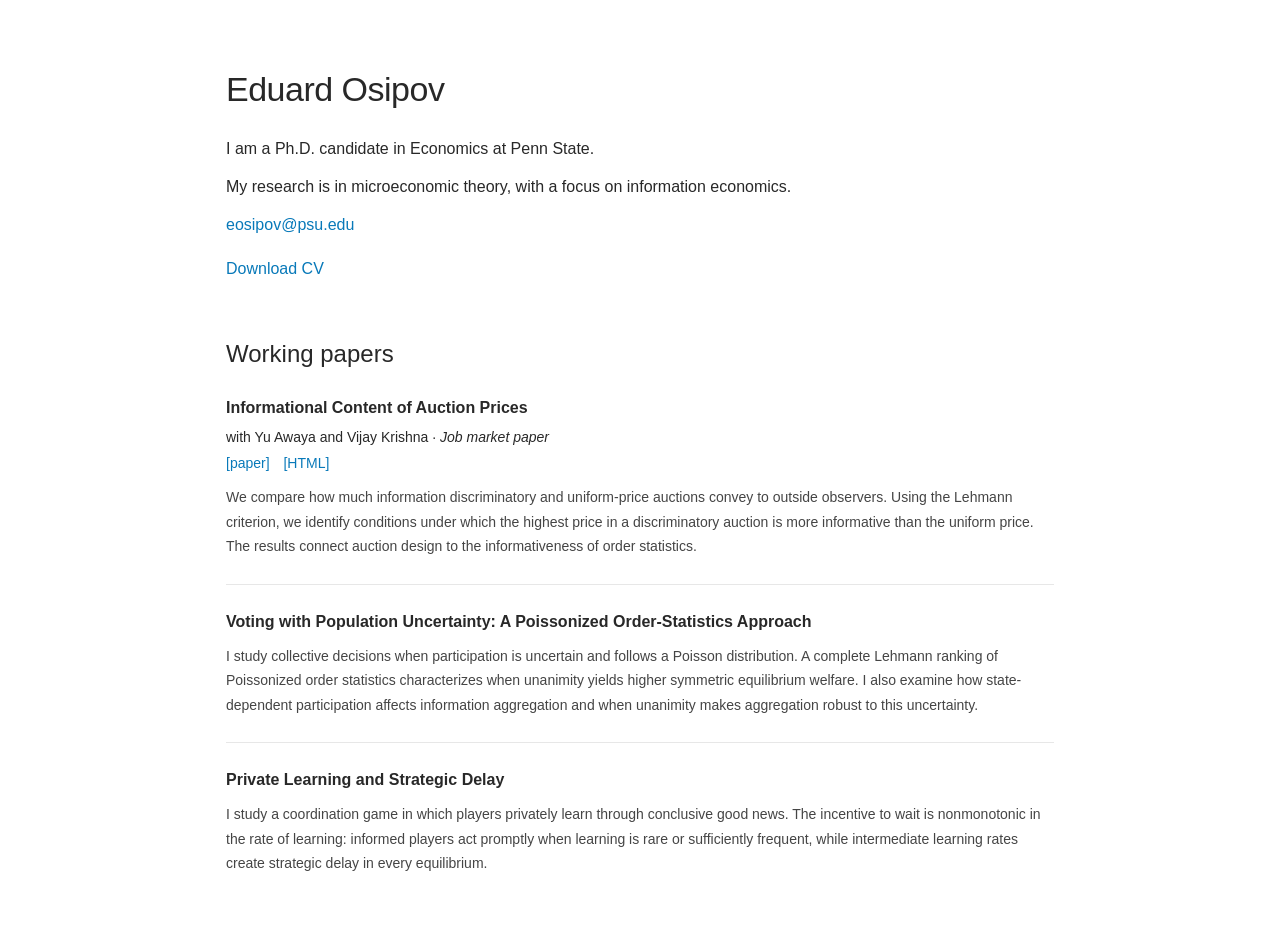
==== index.html @ b0cda4b7 "Add files via upload" ====
<!doctype html>
<html lang="en">
<head>
  <meta charset="utf-8">
  <meta name="viewport" content="width=device-width, initial-scale=1">
  <meta name="description" content="Eduard Osipov, Ph.D. candidate in Economics at Penn State. Research in microeconomic theory and information economics.">
  <title>Eduard Osipov</title>
  <link rel="stylesheet" href="styles.css">
</head>
<body>
  <a class="skip-link" href="#research">Skip to research</a>
  <main>
    <header class="intro">
      <div>
        <h1>Eduard Osipov</h1>
        <p>I am a Ph.D. candidate in Economics at Penn State.</p>
        <p>My research is in microeconomic theory, with a focus on information economics.</p>
        <p><a href="mailto:eosipov@psu.edu">eosipov@psu.edu</a></p>
        <a class="cv-link" href="assets/eduard-osipov-cv.pdf">Download CV</a>
      </div>
    </header>

    <section id="research" aria-labelledby="research-heading">
      <h2 id="research-heading">Working papers</h2>
      <article>
        <h3>Informational Content of Auction Prices</h3>
        <p class="paper-info">with Yu Awaya and Vijay Krishna · <em>Job market paper</em></p>
        <p class="paper-links"><a href="https://arxiv.org/pdf/2608.04332v1">[paper]</a> <a href="https://arxiv.org/html/2608.04332v1">[HTML]</a></p>
        <p class="summary">We compare how much information discriminatory and uniform-price auctions convey to outside observers. Using the Lehmann criterion, we identify conditions under which the highest price in a discriminatory auction is more informative than the uniform price. The results connect auction design to the informativeness of order statistics.</p>
      </article>
      <article>
        <h3>Voting with Population Uncertainty: A Poissonized Order-Statistics Approach</h3>
        <p class="summary">I study collective decisions when participation is uncertain and follows a Poisson distribution. A complete Lehmann ranking of Poissonized order statistics characterizes when unanimity yields higher symmetric equilibrium welfare. I also examine how state-dependent participation affects information aggregation and when unanimity makes aggregation robust to this uncertainty.</p>
      </article>
      <article>
        <h3>Private Learning and Strategic Delay</h3>
        <p class="summary">I study a coordination game in which players privately learn through conclusive good news. The incentive to wait is nonmonotonic in the rate of learning: informed players act promptly when learning is rare or sufficiently frequent, while intermediate learning rates create strategic delay in every equilibrium.</p>
      </article>
    </section>
  </main>
</body>
</html>
---- styles.css ----
*{box-sizing:border-box}
html{scroll-padding-top:24px}
body{margin:0;background:#fff;color:#282828;font-family:-apple-system,BlinkMacSystemFont,"Segoe UI",Arial,sans-serif;font-size:16px;line-height:1.65;-webkit-font-smoothing:antialiased}
main{max-width:900px;margin:0 auto;padding:68px 36px 70px}
a{color:#0879b9;text-decoration:none;text-underline-offset:3px}
a:hover{text-decoration:underline}
a:focus-visible{outline:2px solid #0879b9;outline-offset:5px}
.skip-link{position:absolute;top:-70px;left:20px;background:#fff;padding:10px;z-index:2}
.skip-link:focus{top:10px}
.intro{margin-bottom:56px}
h1{font-size:34px;font-weight:400;line-height:1.25;margin:0 0 25px;letter-spacing:-.5px}
.intro p{margin:0 0 12px}
.cv-link{display:inline-block;margin-top:5px}
h2{font-size:24px;font-weight:400;line-height:1.35;margin:0 0 26px}
article{padding:0 0 25px;margin:0 0 25px;border-bottom:1px solid #e7e7e7}
article:last-child{border-bottom:0;margin-bottom:0;padding-bottom:0}
h3{font-size:16px;font-weight:600;line-height:1.55;margin:0 0 5px}
.paper-info{font-size:14px;margin:0 0 3px}
.paper-links{font-size:14px;margin:0 0 10px}
.paper-links a+a{margin-left:10px}
.summary{font-size:14px;line-height:1.75;color:#454545;margin:9px 0 0}
@media(max-width:650px){main{padding:38px 25px 45px}.intro{margin-bottom:44px}h1{font-size:29px;margin-bottom:17px}.intro p{font-size:14px;margin-bottom:10px}.cv-link{font-size:14px}h2{font-size:23px}}
@media(max-width:480px){h1{font-size:31px}.intro p{font-size:15px}.cv-link{font-size:15px}main{padding-top:30px}.summary{font-size:14px}}
@media print{main{max-width:none;padding:0}.skip-link{display:none}.intro{margin-bottom:30px}article{break-inside:avoid}a{color:inherit}}
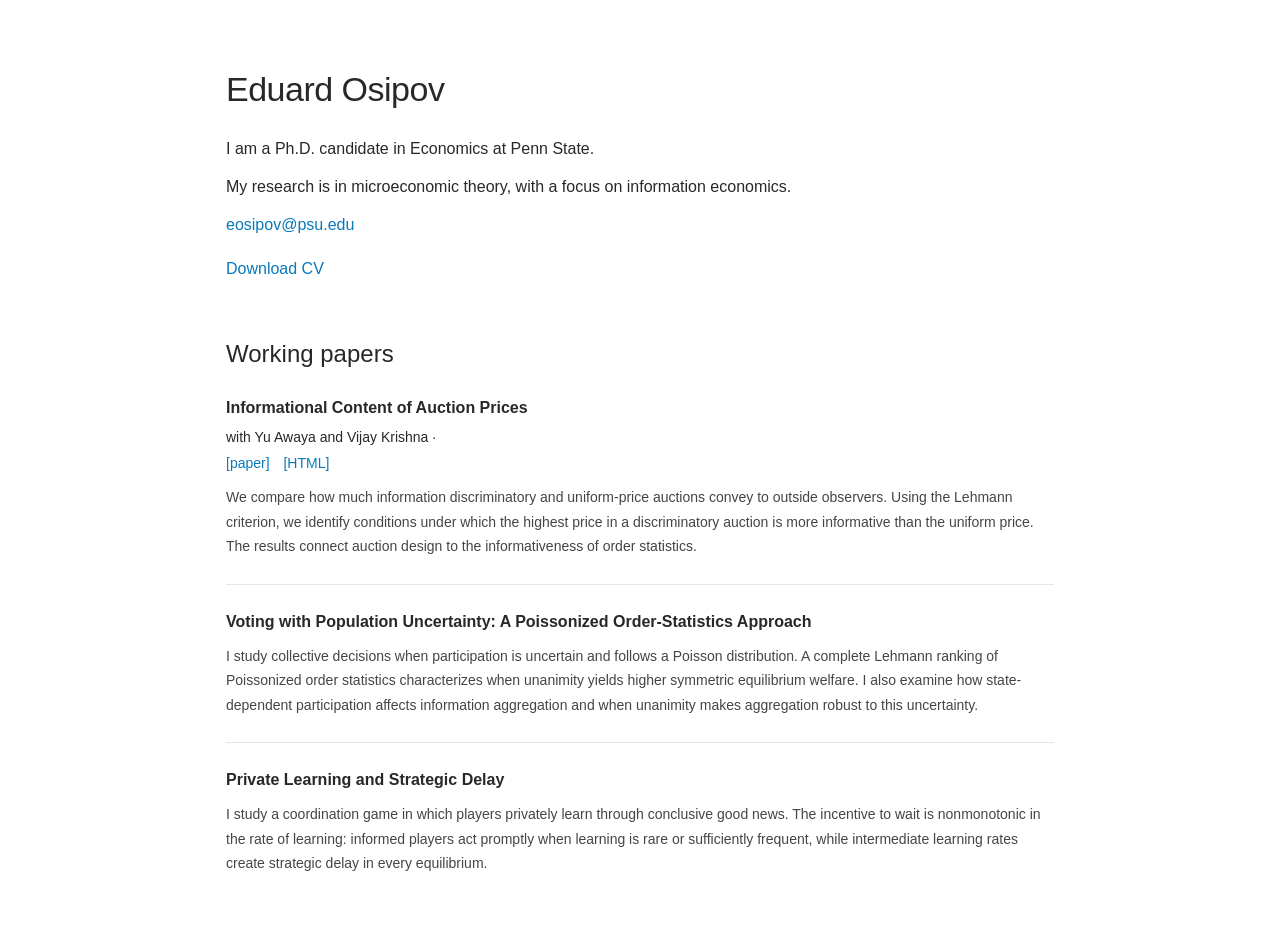
==== commit c9a29eb5: "Update index.html" ====
--- a/index.html
+++ b/index.html
@@ -24,7 +24,7 @@
       <h2 id="research-heading">Working papers</h2>
       <article>
         <h3>Informational Content of Auction Prices</h3>
-        <p class="paper-info">with Yu Awaya and Vijay Krishna · <em>Job market paper</em></p>
+        <p class="paper-info">with Yu Awaya and Vijay Krishna ·
         <p class="paper-links"><a href="https://arxiv.org/pdf/2608.04332v1">[paper]</a> <a href="https://arxiv.org/html/2608.04332v1">[HTML]</a></p>
         <p class="summary">We compare how much information discriminatory and uniform-price auctions convey to outside observers. Using the Lehmann criterion, we identify conditions under which the highest price in a discriminatory auction is more informative than the uniform price. The results connect auction design to the informativeness of order statistics.</p>
       </article>
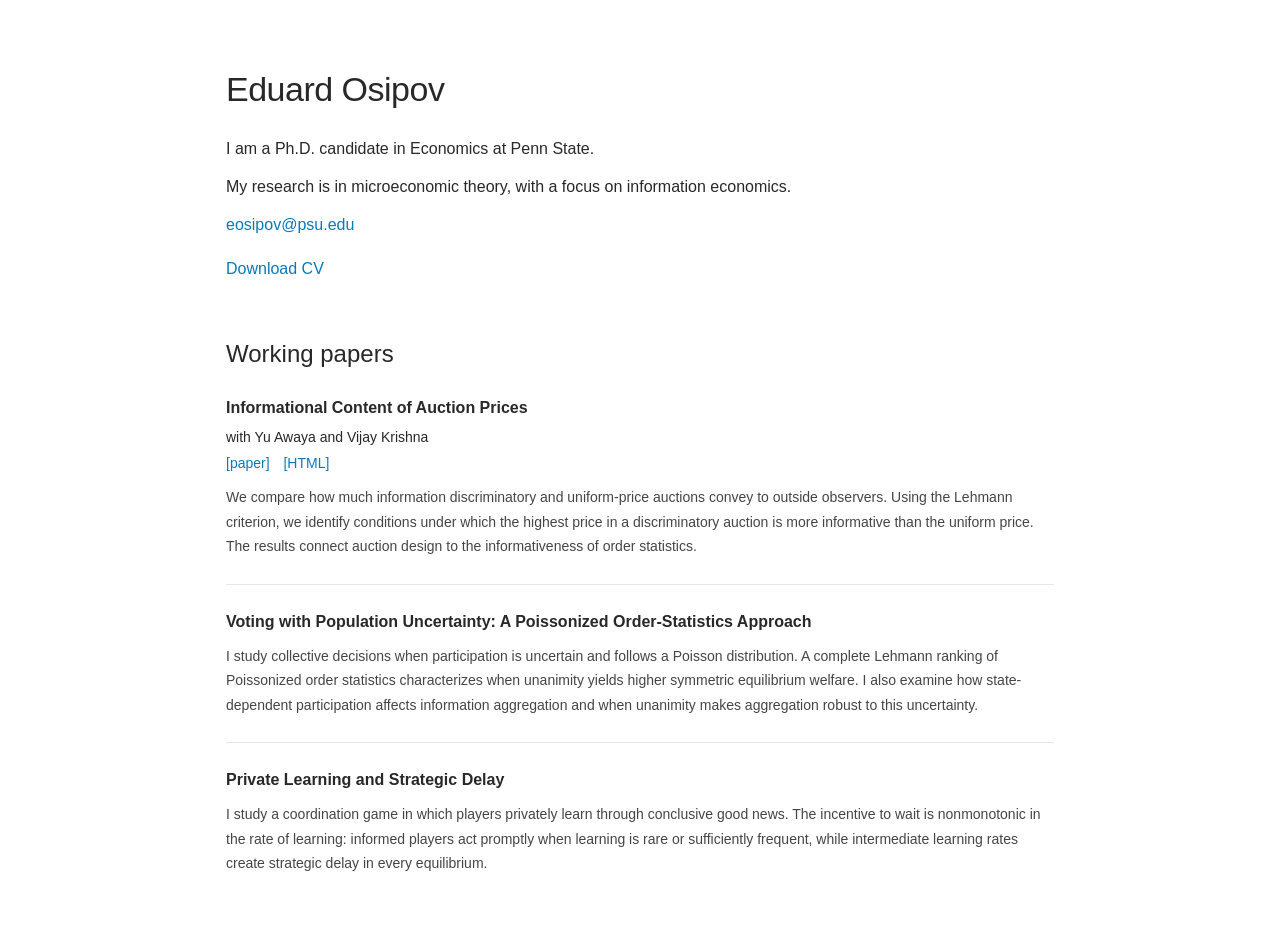
==== commit f4cea7f4: "Update index.html" ====
--- a/index.html
+++ b/index.html
@@ -24,7 +24,7 @@
       <h2 id="research-heading">Working papers</h2>
       <article>
         <h3>Informational Content of Auction Prices</h3>
-        <p class="paper-info">with Yu Awaya and Vijay Krishna ·
+        <p class="paper-info">with Yu Awaya and Vijay Krishna
         <p class="paper-links"><a href="https://arxiv.org/pdf/2608.04332v1">[paper]</a> <a href="https://arxiv.org/html/2608.04332v1">[HTML]</a></p>
         <p class="summary">We compare how much information discriminatory and uniform-price auctions convey to outside observers. Using the Lehmann criterion, we identify conditions under which the highest price in a discriminatory auction is more informative than the uniform price. The results connect auction design to the informativeness of order statistics.</p>
       </article>
